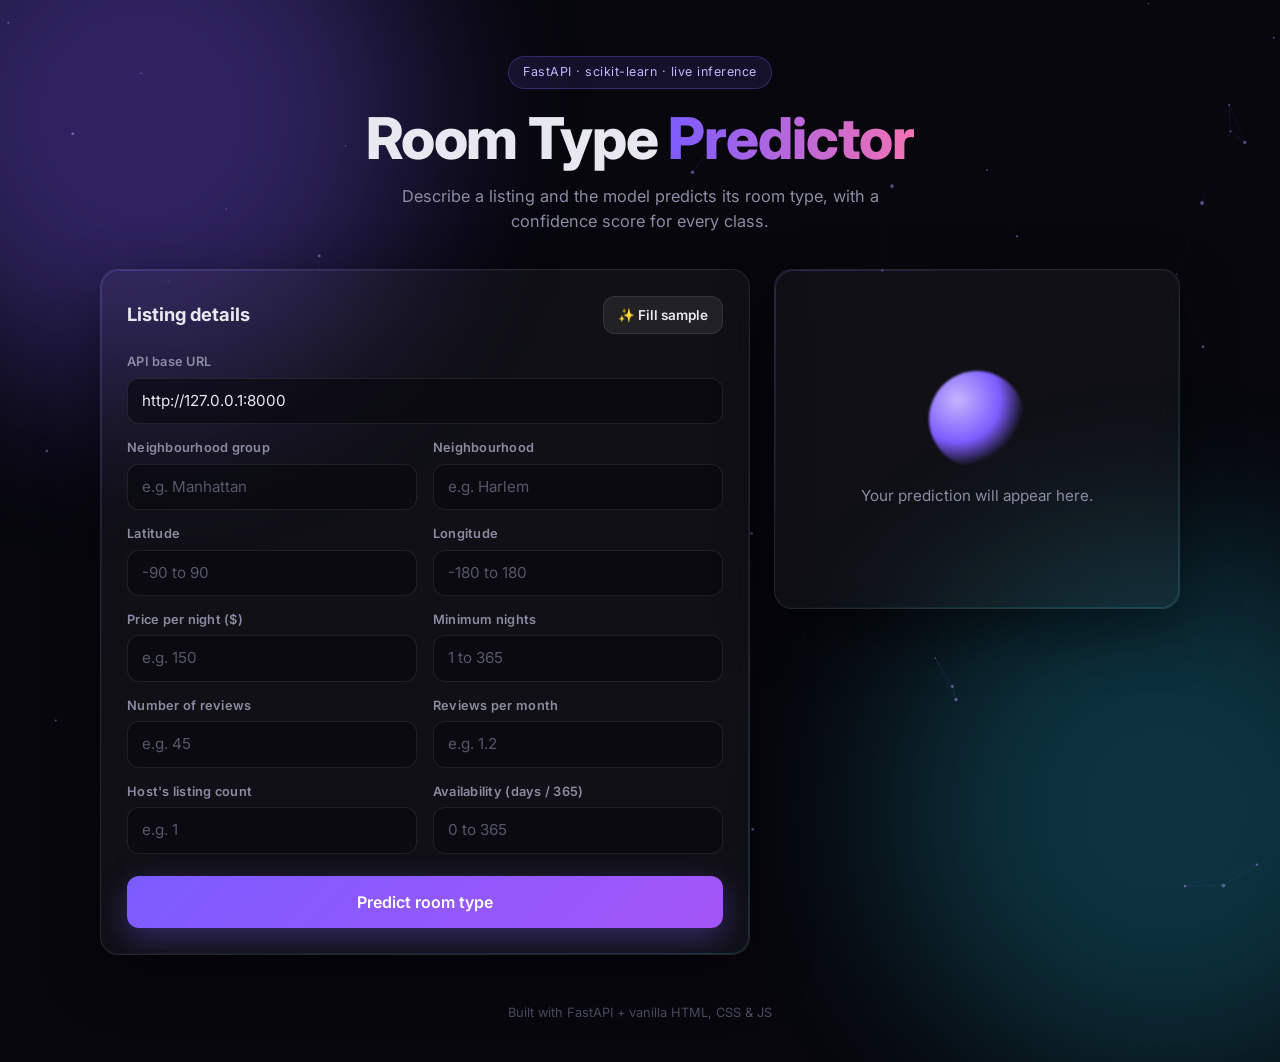
==== index.html @ da3a7f8a "Add files via upload Comminting this by pasting All my Work here" ====
<!DOCTYPE html>
<html lang="en">
<head>
  <meta charset="UTF-8" />
  <meta name="viewport" content="width=device-width, initial-scale=1.0" />
  <title>Room Type Predictor</title>
  <link rel="preconnect" href="https://fonts.googleapis.com" />
  <link rel="preconnect" href="https://fonts.gstatic.com" crossorigin />
  <link href="https://fonts.googleapis.com/css2?family=Inter:wght@400;500;600;700;800&display=swap" rel="stylesheet" />
  <link rel="stylesheet" href="style.css" />
</head>
<body>
  <canvas id="particles" aria-hidden="true"></canvas>
  <div class="blob blob-1" aria-hidden="true"></div>
  <div class="blob blob-2" aria-hidden="true"></div>

  <header class="hero">
    <span class="pill">FastAPI · scikit-learn · live inference</span>
    <h1>Room Type <span class="grad">Predictor</span></h1>
    <p class="sub">Describe a listing and the model predicts its room type, with a confidence score for every class.</p>
  </header>

  <main class="layout">
    <section class="card reveal" id="formCard">
      <div class="card-head">
        <h2>Listing details</h2>
        <button type="button" class="btn ghost" id="fillSample">✨ Fill sample</button>
      </div>

      <form id="predictForm" novalidate>
        <div class="field full">
          <label for="apiUrl">API base URL</label>
          <input id="apiUrl" type="text" value="http://127.0.0.1:8000" spellcheck="false" autocomplete="off" />
        </div>

        <div class="grid">
          <div class="field">
            <label for="neighbourhood_group">Neighbourhood group</label>
            <input id="neighbourhood_group" list="groups" placeholder="e.g. Manhattan" autocomplete="off" />
            <datalist id="groups">
              <option value="Manhattan"></option>
              <option value="Brooklyn"></option>
              <option value="Queens"></option>
              <option value="Bronx"></option>
              <option value="Staten Island"></option>
            </datalist>
          </div>

          <div class="field">
            <label for="neighbourhood">Neighbourhood</label>
            <input id="neighbourhood" placeholder="e.g. Harlem" autocomplete="off" />
          </div>

          <div class="field">
            <label for="latitude">Latitude</label>
            <input id="latitude" type="number" step="any" placeholder="-90 to 90" />
          </div>

          <div class="field">
            <label for="longitude">Longitude</label>
            <input id="longitude" type="number" step="any" placeholder="-180 to 180" />
          </div>

          <div class="field">
            <label for="price">Price per night ($)</label>
            <input id="price" type="number" step="any" min="0" placeholder="e.g. 150" />
          </div>

          <div class="field">
            <label for="minimum_nights">Minimum nights</label>
            <input id="minimum_nights" type="number" step="1" min="1" max="365" placeholder="1 to 365" />
          </div>

          <div class="field">
            <label for="number_of_reviews">Number of reviews</label>
            <input id="number_of_reviews" type="number" step="1" min="0" placeholder="e.g. 45" />
          </div>

          <div class="field">
            <label for="reviews_per_month">Reviews per month</label>
            <input id="reviews_per_month" type="number" step="any" min="0" placeholder="e.g. 1.2" />
          </div>

          <div class="field">
            <label for="calculated_host_listing_count">Host's listing count</label>
            <input id="calculated_host_listing_count" type="number" step="1" min="0" placeholder="e.g. 1" />
          </div>

          <div class="field">
            <label for="availability_365">Availability (days / 365)</label>
            <input id="availability_365" type="number" step="1" min="0" max="365" placeholder="0 to 365" />
          </div>
        </div>

        <button type="submit" class="btn primary" id="submitBtn">
          <span class="btn-label">Predict room type</span>
          <span class="spinner" aria-hidden="true"></span>
        </button>

        <p id="formError" class="error" role="alert" hidden></p>
      </form>
    </section>

    <section class="card result-card reveal" id="resultCard" style="--d: .15s">
      <div id="idle" class="idle">
        <div class="orb" aria-hidden="true"></div>
        <p>Your prediction will appear here.</p>
      </div>

      <div id="result" hidden>
        <p class="eyebrow">Predicted room type</p>
        <h3 id="resultLabel" class="result-label">—</h3>
        <div class="confidence">
          <span id="confidence">0%</span>
          <small>confidence</small>
        </div>
        <ul id="bars" class="bars"></ul>
      </div>
    </section>
  </main>

  <footer>Built with FastAPI + vanilla HTML, CSS & JS</footer>

  <script src="script.js"></script>
</body>
</html>
---- style.css ----
/* ===== Theme tokens ===== */
:root {
  --bg: #07070d;
  --surface: rgba(255, 255, 255, 0.04);
  --surface-strong: rgba(255, 255, 255, 0.07);
  --border: rgba(255, 255, 255, 0.09);
  --text: #e8e8f0;
  --muted: #8b8ca3;
  --accent: #7c5cff;
  --accent-2: #22d3ee;
  --pink: #f472b6;
  --ok: #34d399;
  --err: #f87171;
  --radius: 18px;
  --shadow: 0 20px 60px rgba(0, 0, 0, 0.45);
}

/* ===== Base ===== */
* { box-sizing: border-box; margin: 0; padding: 0; }

html, body { min-height: 100%; }

body {
  background: var(--bg);
  color: var(--text);
  font-family: "Inter", system-ui, -apple-system, "Segoe UI", Roboto, sans-serif;
  line-height: 1.5;
  overflow-x: hidden;
  padding: 0 16px 40px;
  -webkit-font-smoothing: antialiased;
}

/* ===== Background ===== */
#particles {
  position: fixed;
  inset: 0;
  width: 100%;
  height: 100%;
  z-index: -2;
  pointer-events: none;
}

.blob {
  position: fixed;
  width: 42vmax;
  height: 42vmax;
  border-radius: 50%;
  filter: blur(90px);
  opacity: 0.35;
  z-index: -3;
  pointer-events: none;
  animation: drift 18s ease-in-out infinite alternate;
}
.blob-1 { background: var(--accent); top: -12vmax; left: -10vmax; }
.blob-2 { background: var(--accent-2); bottom: -14vmax; right: -12vmax; animation-delay: -6s; opacity: 0.22; }

@keyframes drift {
  from { transform: translate(0, 0) scale(1); }
  to   { transform: translate(6vmax, 4vmax) scale(1.12); }
}

/* ===== Hero ===== */
.hero {
  text-align: center;
  padding: 56px 8px 36px;
  animation: fadeUp 0.8s ease both;
}

.pill {
  display: inline-block;
  font-size: 0.78rem;
  letter-spacing: 0.04em;
  color: #c4b5fd;
  background: rgba(124, 92, 255, 0.12);
  border: 1px solid rgba(124, 92, 255, 0.3);
  padding: 6px 14px;
  border-radius: 999px;
  margin-bottom: 18px;
}

.hero h1 {
  font-size: clamp(2.2rem, 6vw, 3.6rem);
  font-weight: 800;
  letter-spacing: -0.02em;
  line-height: 1.1;
}

.grad {
  background: linear-gradient(90deg, var(--accent), var(--pink), var(--accent-2), var(--accent));
  background-size: 300% 100%;
  -webkit-background-clip: text;
  background-clip: text;
  color: transparent;
  animation: shimmer 6s linear infinite;
}

@keyframes shimmer {
  to { background-position: 300% 0; }
}

.sub {
  color: var(--muted);
  max-width: 560px;
  margin: 14px auto 0;
  font-size: 1.02rem;
}

/* ===== Layout ===== */
.layout {
  max-width: 1080px;
  margin: 0 auto;
  display: grid;
  grid-template-columns: 1.6fr 1fr;
  gap: 24px;
  align-items: start;
}

@media (max-width: 880px) {
  .layout { grid-template-columns: 1fr; }
}

/* ===== Cards ===== */
.card {
  background: var(--surface);
  backdrop-filter: blur(16px);
  -webkit-backdrop-filter: blur(16px);
  border: 1px solid var(--border);
  border-radius: var(--radius);
  padding: 26px;
  box-shadow: var(--shadow);
  transition: transform 0.35s ease, border-color 0.3s ease;
  position: relative;
  overflow: hidden;
}

.card::before {
  content: "";
  position: absolute;
  inset: 0;
  border-radius: inherit;
  padding: 1px;
  background: linear-gradient(135deg, rgba(124, 92, 255, 0.6), transparent 40%, rgba(34, 211, 238, 0.4));
  -webkit-mask: linear-gradient(#000 0 0) content-box, linear-gradient(#000 0 0);
  -webkit-mask-composite: xor;
  mask-composite: exclude;
  opacity: 0.5;
  pointer-events: none;
}

.card:hover { border-color: rgba(255, 255, 255, 0.16); }

.card-head {
  display: flex;
  align-items: center;
  justify-content: space-between;
  gap: 12px;
  margin-bottom: 18px;
}

.card h2 { font-size: 1.15rem; font-weight: 700; }

.reveal {
  opacity: 0;
  animation: fadeUp 0.7s cubic-bezier(0.2, 0.7, 0.2, 1) var(--d, 0s) forwards;
}

@keyframes fadeUp {
  from { opacity: 0; transform: translateY(18px); }
  to   { opacity: 1; transform: translateY(0); }
}

/* ===== Form ===== */
.grid {
  display: grid;
  grid-template-columns: repeat(2, 1fr);
  gap: 14px 16px;
}

@media (max-width: 560px) {
  .grid { grid-template-columns: 1fr; }
  .card { padding: 20px; }
}

.field { display: flex; flex-direction: column; gap: 6px; }
.field.full { margin-bottom: 14px; }

.field label {
  font-size: 0.8rem;
  font-weight: 600;
  color: var(--muted);
  letter-spacing: 0.02em;
}

.field input {
  width: 100%;
  background: rgba(7, 7, 13, 0.6);
  border: 1px solid var(--border);
  color: var(--text);
  font: inherit;
  font-size: 0.95rem;
  padding: 11px 14px;
  border-radius: 12px;
  outline: none;
  transition: border-color 0.25s, box-shadow 0.25s, background 0.25s;
}

.field input::placeholder { color: #55576b; }

.field input:focus {
  border-color: var(--accent);
  box-shadow: 0 0 0 4px rgba(124, 92, 255, 0.18);
  background: rgba(15, 15, 26, 0.9);
}

.field input.invalid {
  border-color: var(--err);
  box-shadow: 0 0 0 4px rgba(248, 113, 113, 0.15);
  animation: shake 0.4s ease;
}

.field input.flash {
  animation: flash 0.6s ease;
}

@keyframes flash {
  0% { box-shadow: 0 0 0 0 rgba(34, 211, 238, 0.6); }
  100% { box-shadow: 0 0 0 10px rgba(34, 211, 238, 0); }
}

@keyframes shake {
  0%, 100% { transform: translateX(0); }
  25% { transform: translateX(-6px); }
  75% { transform: translateX(6px); }
}

/* ===== Buttons ===== */
.btn {
  font: inherit;
  font-weight: 600;
  border: none;
  cursor: pointer;
  border-radius: 12px;
  transition: transform 0.15s ease, box-shadow 0.25s ease, background 0.25s ease, opacity 0.2s;
}

.btn:active { transform: scale(0.97); }

.btn.ghost {
  background: var(--surface-strong);
  color: var(--text);
  border: 1px solid var(--border);
  padding: 8px 14px;
  font-size: 0.85rem;
}
.btn.ghost:hover { border-color: rgba(124, 92, 255, 0.5); }

.btn.primary {
  position: relative;
  width: 100%;
  margin-top: 22px;
  padding: 14px 18px;
  font-size: 1rem;
  color: #fff;
  background: linear-gradient(135deg, var(--accent), #a855f7 55%, var(--pink));
  background-size: 200% 200%;
  box-shadow: 0 10px 30px rgba(124, 92, 255, 0.35);
  overflow: hidden;
}

.btn.primary::after {
  content: "";
  position: absolute;
  top: 0;
  left: -75%;
  width: 50%;
  height: 100%;
  background: linear-gradient(120deg, transparent, rgba(255, 255, 255, 0.35), transparent);
  transform: skewX(-20deg);
  transition: left 0.6s ease;
}

.btn.primary:hover::after { left: 130%; }
.btn.primary:hover { box-shadow: 0 14px 40px rgba(124, 92, 255, 0.5); transform: translateY(-1px); }

.btn.primary:disabled { opacity: 0.7; cursor: wait; transform: none; }

.spinner {
  display: none;
  width: 18px;
  height: 18px;
  margin: 0 auto;
  border: 2px solid rgba(255, 255, 255, 0.35);
  border-top-color: #fff;
  border-radius: 50%;
  animation: spin 0.7s linear infinite;
}

.btn.primary.loading .btn-label { visibility: hidden; }
.btn.primary.loading .spinner {
  display: block;
  position: absolute;
  inset: 0;
  margin: auto;
}

@keyframes spin { to { transform: rotate(360deg); } }

.error {
  margin-top: 14px;
  padding: 10px 14px;
  border-radius: 12px;
  font-size: 0.9rem;
  color: #fecaca;
  background: rgba(248, 113, 113, 0.1);
  border: 1px solid rgba(248, 113, 113, 0.35);
  animation: fadeUp 0.4s ease both;
}
.error[hidden] { display: none; }

/* ===== Result ===== */
.result-card {
  position: sticky;
  top: 24px;
  min-height: 340px;
  display: flex;
  flex-direction: column;
  justify-content: center;
}

@media (max-width: 880px) {
  .result-card { position: static; min-height: 0; }
}

.idle {
  text-align: center;
  color: var(--muted);
}

.idle p { margin-top: 18px; font-size: 0.95rem; }

.orb {
  width: 96px;
  height: 96px;
  margin: 0 auto;
  border-radius: 50%;
  background: radial-gradient(circle at 30% 30%, #c4b5fd, var(--accent) 45%, transparent 70%);
  filter: blur(1px);
  animation: float 4s ease-in-out infinite, pulse 2.4s ease-in-out infinite;
}

@keyframes float {
  0%, 100% { transform: translateY(0); }
  50% { transform: translateY(-12px); }
}

@keyframes pulse {
  0%, 100% { box-shadow: 0 0 30px rgba(124, 92, 255, 0.4); }
  50% { box-shadow: 0 0 60px rgba(124, 92, 255, 0.7); }
}

#result { animation: popIn 0.6s cubic-bezier(0.2, 0.8, 0.2, 1) both; }
#result[hidden] { display: none; }

@keyframes popIn {
  from { opacity: 0; transform: scale(0.94) translateY(10px); }
  to   { opacity: 1; transform: scale(1) translateY(0); }
}

.eyebrow {
  font-size: 0.75rem;
  text-transform: uppercase;
  letter-spacing: 0.12em;
  color: var(--muted);
}

.result-label {
  margin: 8px 0 14px;
  font-size: clamp(1.6rem, 4vw, 2.1rem);
  font-weight: 800;
  background: linear-gradient(90deg, var(--accent-2), var(--accent));
  -webkit-background-clip: text;
  background-clip: text;
  color: transparent;
  animation: glow 2.5s ease-in-out infinite alternate;
}

@keyframes glow {
  from { filter: drop-shadow(0 0 0 rgba(34, 211, 238, 0)); }
  to   { filter: drop-shadow(0 0 12px rgba(34, 211, 238, 0.35)); }
}

.confidence {
  display: flex;
  align-items: baseline;
  gap: 8px;
  margin-bottom: 22px;
}

#confidence {
  font-size: 2.2rem;
  font-weight: 800;
  color: var(--ok);
  font-variant-numeric: tabular-nums;
}

.confidence small { color: var(--muted); }

/* ===== Probability bars ===== */
.bars {
  list-style: none;
  display: grid;
  gap: 14px;
}

.bar-head {
  display: flex;
  justify-content: space-between;
  font-size: 0.85rem;
  margin-bottom: 6px;
  color: var(--muted);
}

.bar-head strong { color: var(--text); font-weight: 600; }

.bar-track {
  height: 10px;
  border-radius: 999px;
  background: rgba(255, 255, 255, 0.06);
  overflow: hidden;
}

.bar-fill {
  height: 100%;
  width: 0;
  border-radius: inherit;
  background: linear-gradient(90deg, var(--accent), var(--pink));
  transition: width 1.1s cubic-bezier(0.2, 0.8, 0.2, 1);
  box-shadow: 0 0 12px rgba(124, 92, 255, 0.5);
}

.bars li.top .bar-fill {
  background: linear-gradient(90deg, var(--accent-2), var(--ok));
  box-shadow: 0 0 14px rgba(52, 211, 153, 0.5);
}

footer {
  text-align: center;
  color: #4b4d63;
  font-size: 0.8rem;
  margin-top: 48px;
}

/* ===== Reduced motion ===== */
@media (prefers-reduced-motion: reduce) {
  *, *::before, *::after {
    animation-duration: 0.01ms !important;
    animation-iteration-count: 1 !important;
    transition-duration: 0.01ms !important;
  }
}
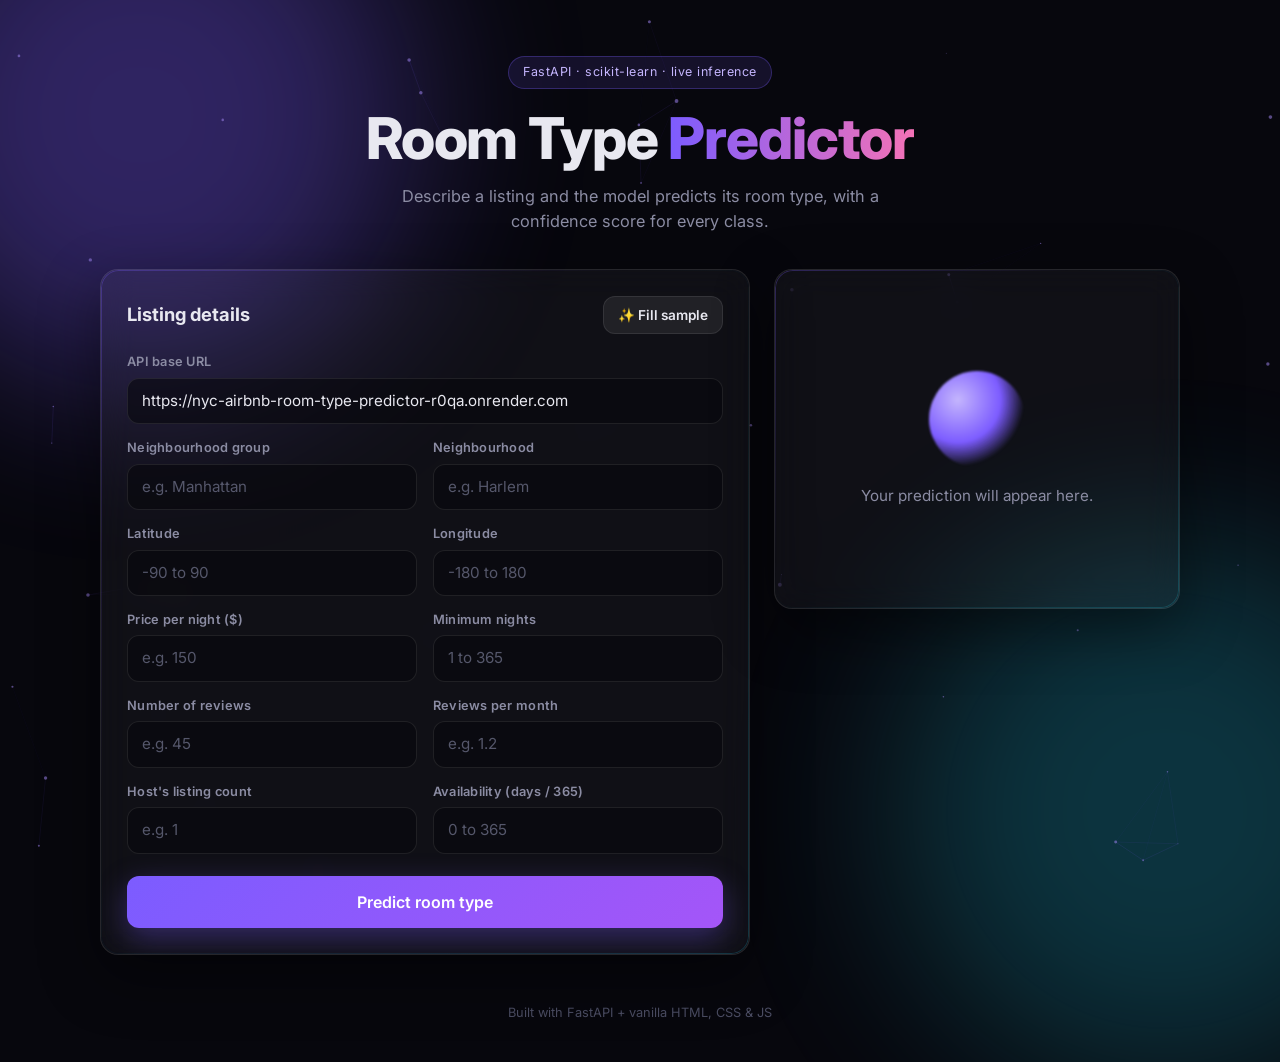
==== commit ccab6715: "Update API base URL in index.html" ====
--- a/index.html
+++ b/index.html
@@ -30,7 +30,7 @@
       <form id="predictForm" novalidate>
         <div class="field full">
           <label for="apiUrl">API base URL</label>
-          <input id="apiUrl" type="text" value="http://127.0.0.1:8000" spellcheck="false" autocomplete="off" />
+          <input id="apiUrl" type="text" value="https://nyc-airbnb-room-type-predictor-r0qa.onrender.com" spellcheck="false" autocomplete="off" />
         </div>
 
         <div class="grid">
